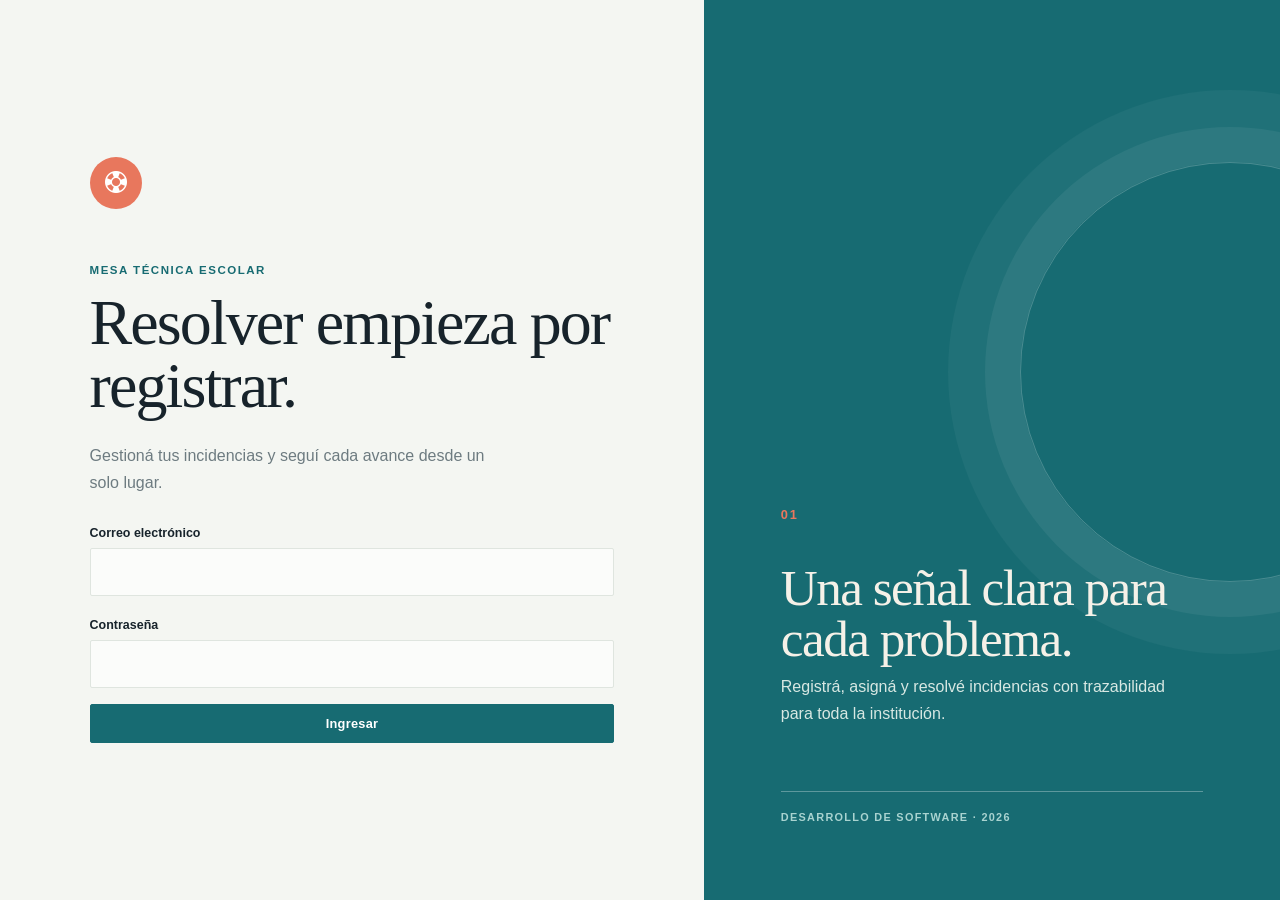
==== index.html @ f2aa6941 "Crear frontend independiente" ====
<!doctype html>
<html lang="es">
<head>
    <meta charset="utf-8">
    <meta name="viewport" content="width=device-width, initial-scale=1">
    <title>Incidencias | Mesa técnica</title>
    <link href="https://cdn.jsdelivr.net/npm/bootstrap@5.3.3/dist/css/bootstrap.min.css" rel="stylesheet">
    <link href="https://cdn.jsdelivr.net/npm/bootstrap-icons@1.11.3/font/bootstrap-icons.min.css" rel="stylesheet">
    <link href="css/app.css" rel="stylesheet">
</head>
<body>
    <main id="login-view" class="login-shell">
        <section class="login-panel">
            <div class="brand-mark"><i class="bi bi-life-preserver"></i></div>
            <p class="eyebrow">Mesa técnica escolar</p>
            <h1>Resolver empieza por registrar.</h1>
            <p class="login-copy">Gestioná tus incidencias y seguí cada avance desde un solo lugar.</p>
            <form id="login-form" class="mt-4">
                <div class="mb-3">
                    <label for="login-email" class="form-label">Correo electrónico</label>
                    <input id="login-email" type="email" class="form-control form-control-lg" required autocomplete="email">
                </div>
                <div class="mb-3">
                    <label for="login-password" class="form-label">Contraseña</label>
                    <input id="login-password" type="password" class="form-control form-control-lg" required autocomplete="current-password">
                </div>
                <div id="login-alert" class="alert d-none" role="alert"></div>
                <button class="btn btn-primary btn-lg w-100" type="submit">
                    <span class="button-label">Ingresar</span>
                    <span class="spinner-border spinner-border-sm d-none" aria-hidden="true"></span>
                </button>
            </form>
        </section>
        <aside class="login-aside">
            <span class="aside-number">01</span>
            <h2>Una señal clara para cada problema.</h2>
            <p>Registrá, asigná y resolvé incidencias con trazabilidad para toda la institución.</p>
            <div class="aside-rule"></div>
            <small>DESARROLLO DE SOFTWARE · 2026</small>
        </aside>
    </main>

    <div id="app-view" class="d-none">
        <nav class="navbar app-navbar">
            <div class="container-fluid app-container">
                <a class="navbar-brand" href="#incidents"><i class="bi bi-life-preserver"></i><span>mesa<span class="brand-accent">/</span>técnica</span></a>
                <div class="d-flex align-items-center gap-3">
                    <div class="user-summary d-none d-sm-block"><strong id="current-user-name">Usuario</strong><small id="current-user-role">usuario</small></div>
                    <button id="logout-button" class="btn btn-outline-secondary btn-sm" type="button"><i class="bi bi-box-arrow-right"></i><span class="d-none d-sm-inline ms-1">Salir</span></button>
                </div>
            </div>
        </nav>

        <div class="container-fluid app-container py-4 py-lg-5">
            <div id="global-alert" class="alert d-none" role="alert"></div>
            <section id="incidents-view">
                <div class="page-heading">
                    <div>
                        <p class="eyebrow">Panel de seguimiento</p>
                        <h1>Incidencias</h1>
                        <p class="page-description">Todo lo que necesita atención, en un vistazo.</p>
                    </div>
                    <button id="new-incident-button" class="btn btn-primary" type="button"><i class="bi bi-plus-lg me-1"></i>Nueva incidencia</button>
                </div>
                <div class="filter-bar">
                    <div class="filter-title"><i class="bi bi-sliders2"></i><span>Filtrar vista</span></div>
                    <div class="row g-2 flex-grow-1">
                        <div class="col-12 col-md-4"><select id="status-filter" class="form-select"><option value="">Todos los estados</option><option value="abierta">Abierta</option><option value="en_proceso">En proceso</option><option value="resuelta">Resuelta</option></select></div>
                        <div class="col-12 col-md-4"><select id="category-filter" class="form-select"><option value="">Todas las categorías</option></select></div>
                        <div class="col-12 col-md-auto"><button id="clear-filters" class="btn btn-light w-100" type="button">Limpiar</button></div>
                    </div>
                </div>
                <div class="table-wrap">
                    <div class="table-responsive">
                        <table class="table align-middle mb-0">
                            <thead><tr><th>ID</th><th>Incidencia</th><th>Categoría</th><th>Estado</th><th>Técnico</th><th></th></tr></thead>
                            <tbody id="incidents-table-body"><tr><td colspan="6" class="empty-state"><span class="spinner-border spinner-border-sm"></span> Cargando incidencias...</td></tr></tbody>
                        </table>
                    </div>
                </div>
            </section>

            <section id="new-incident-view" class="sub-view d-none">
                <button class="back-link" data-view="incidents" type="button"><i class="bi bi-arrow-left"></i> Volver a incidencias</button>
                <div class="form-heading"><p class="eyebrow">Nuevo registro</p><h1>Crear incidencia</h1><p>Contanos qué está pasando para que el equipo pueda ayudarte.</p></div>
                <form id="incident-form" class="content-form">
                    <div class="mb-3"><label for="incident-title" class="form-label">Título</label><input id="incident-title" class="form-control" maxlength="255" required placeholder="Ej. La impresora no responde"></div>
                    <div class="mb-3"><label for="incident-description" class="form-label">Descripción</label><textarea id="incident-description" class="form-control" rows="5" required placeholder="Describí el problema y cuándo comenzó"></textarea></div>
                    <div class="mb-4"><label for="incident-category" class="form-label">Categoría</label><select id="incident-category" class="form-select" required><option value="">Seleccioná una categoría</option></select></div>
                    <div class="d-flex gap-2"><button class="btn btn-primary" type="submit"><span class="button-label">Registrar incidencia</span><span class="spinner-border spinner-border-sm d-none"></span></button><button class="btn btn-light" data-view="incidents" type="button">Cancelar</button></div>
                </form>
            </section>

            <section id="detail-view" class="sub-view d-none">
                <button class="back-link" data-view="incidents" type="button"><i class="bi bi-arrow-left"></i> Volver a incidencias</button>
                <div id="incident-detail"></div>
            </section>
        </div>
    </div>

    <script src="https://code.jquery.com/jquery-3.7.1.min.js"></script>
    <script src="https://cdn.jsdelivr.net/npm/bootstrap@5.3.3/dist/js/bootstrap.bundle.min.js"></script>
    <script src="js/app.js"></script>
</body>
</html>
---- css/app.css ----
:root {
    --ink: #17232b;
    --muted: #6d7b80;
    --paper: #f4f6f2;
    --line: #dfe5df;
    --blue: #176b72;
    --blue-dark: #0c4f59;
    --coral: #e8775d;
}

* { box-sizing: border-box; }
body { margin: 0; background: var(--paper); color: var(--ink); font-family: Georgia, 'Times New Roman', serif; }
button, input, select, textarea { font-family: 'Trebuchet MS', Arial, sans-serif; }
.login-shell { min-height: 100vh; display: grid; grid-template-columns: minmax(0, 1.1fr) minmax(360px, .9fr); background: #f4f6f2; }
.login-panel { padding: clamp(2rem, 7vw, 7rem); max-width: 720px; justify-self: end; width: 100%; align-self: center; }
.login-aside { background: var(--blue); color: #f5f1e8; padding: clamp(2rem, 6vw, 6rem); display: flex; flex-direction: column; justify-content: flex-end; min-height: 100vh; position: relative; overflow: hidden; }
.login-aside::after { content: ''; width: 420px; height: 420px; border: 1px solid rgba(255,255,255,.22); border-radius: 50%; position: absolute; right: -160px; top: 18%; box-shadow: 0 0 0 35px rgba(255,255,255,.06), 0 0 0 72px rgba(255,255,255,.04); }
.brand-mark { width: 52px; height: 52px; display: grid; place-items: center; background: var(--coral); color: white; border-radius: 50%; font-size: 1.4rem; margin-bottom: 3.5rem; }
.eyebrow { color: var(--blue); font: 700 .72rem/1 'Trebuchet MS', Arial, sans-serif; letter-spacing: .13em; text-transform: uppercase; margin: 0 0 1rem; }
.login-aside .eyebrow, .login-aside small { color: #a9d3d0; }
h1, h2 { font-weight: 400; letter-spacing: -.03em; }
.login-panel h1 { font-size: clamp(2.8rem, 5vw, 5.4rem); line-height: .98; max-width: 560px; margin: 0; }
.login-copy { color: var(--muted); font: 1rem/1.7 'Trebuchet MS', Arial, sans-serif; max-width: 410px; margin-top: 1.5rem; }
.form-label { color: var(--ink); font: 700 .78rem 'Trebuchet MS', Arial, sans-serif; }
.form-control, .form-select { border: 1px solid var(--line); border-radius: 2px; background: rgba(255,255,255,.65); color: var(--ink); }
.form-control:focus, .form-select:focus { border-color: var(--blue); box-shadow: 0 0 0 .2rem rgba(23,107,114,.12); }
.btn { border-radius: 2px; font: 700 .8rem 'Trebuchet MS', Arial, sans-serif; letter-spacing: .02em; padding: .7rem 1.1rem; }
.btn-primary { background: var(--blue); border-color: var(--blue); }
.btn-primary:hover, .btn-primary:focus { background: var(--blue-dark); border-color: var(--blue-dark); }
.aside-number { color: var(--coral); font: 700 .8rem 'Trebuchet MS', Arial, sans-serif; letter-spacing: .15em; margin-bottom: 2.5rem; }
.login-aside h2 { font-size: clamp(2.2rem, 4vw, 4.5rem); line-height: 1; max-width: 520px; position: relative; z-index: 1; }
.login-aside p { color: #d8e8e3; font: 1rem/1.7 'Trebuchet MS', Arial, sans-serif; max-width: 420px; position: relative; z-index: 1; }
.aside-rule { background: rgba(255,255,255,.3); height: 1px; width: 100%; max-width: 520px; margin: 3rem 0 1.2rem; position: relative; z-index: 1; }
.login-aside small { font: 700 .68rem 'Trebuchet MS', Arial, sans-serif; letter-spacing: .12em; position: relative; z-index: 1; }
.app-navbar { background: #fff; border-bottom: 1px solid var(--line); }
.app-container { max-width: 1240px; margin: auto; }
.navbar { padding: 1.15rem 0; }
.navbar-brand { color: var(--ink); display: flex; align-items: center; gap: .6rem; font: 700 1.1rem 'Trebuchet MS', Arial, sans-serif; }
.navbar-brand i { color: var(--coral); font-size: 1.4rem; }.brand-accent { color: var(--coral); }
.user-summary { border-right: 1px solid var(--line); padding-right: 1rem; text-align: right; font-family: 'Trebuchet MS', Arial, sans-serif; }.user-summary strong, .user-summary small { display: block; }.user-summary strong { font-size: .8rem; }.user-summary small { color: var(--muted); font-size: .68rem; text-transform: uppercase; }
.page-heading { display: flex; align-items: end; justify-content: space-between; gap: 1.5rem; margin-bottom: 2.5rem; }.page-heading h1, .form-heading h1 { font-size: clamp(2.5rem, 5vw, 4.4rem); margin: 0; }.page-description, .form-heading p:not(.eyebrow) { color: var(--muted); font: .95rem/1.6 'Trebuchet MS', Arial, sans-serif; margin: .6rem 0 0; }
.filter-bar { display: flex; align-items: center; gap: 1.5rem; border-top: 1px solid var(--line); border-bottom: 1px solid var(--line); padding: 1rem 0; margin-bottom: 1.2rem; }.filter-title { display: flex; align-items: center; gap: .5rem; color: var(--blue); font: 700 .72rem 'Trebuchet MS', Arial, sans-serif; text-transform: uppercase; letter-spacing: .08em; white-space: nowrap; }
.table-wrap { border: 1px solid var(--line); background: #fff; }.table { font-family: 'Trebuchet MS', Arial, sans-serif; font-size: .85rem; }.table th { color: var(--muted); font-size: .68rem; text-transform: uppercase; letter-spacing: .08em; font-weight: 700; padding: 1rem; border-bottom: 1px solid var(--line); }.table td { padding: 1rem; border-color: var(--line); }.table tbody tr { transition: background .15s ease; }.table tbody tr:hover { background: #f8faf7; }.incident-title { color: var(--ink); font-family: Georgia, serif; font-size: 1rem; }.incident-id { color: var(--muted); font-size: .75rem; }.status-badge { display: inline-block; padding: .35rem .55rem; font-size: .66rem; font-weight: 700; text-transform: uppercase; letter-spacing: .04em; }.status-abierta { background: #fff0dc; color: #a85d16; }.status-en-proceso { background: #dceff0; color: var(--blue-dark); }.status-resuelta { background: #e2f1e4; color: #347043; }.empty-state { color: var(--muted); text-align: center; padding: 3rem !important; }.sub-view { max-width: 850px; }.back-link { border: 0; background: transparent; color: var(--blue); padding: 0; font: 700 .76rem 'Trebuchet MS', Arial, sans-serif; }.form-heading { margin: 3rem 0 2rem; }.content-form { background: #fff; border: 1px solid var(--line); padding: clamp(1.2rem, 4vw, 3rem); }.detail-header { border-bottom: 1px solid var(--line); padding: 3rem 0 2rem; }.detail-header h1 { font-size: clamp(2.2rem, 5vw, 4rem); margin: .3rem 0 1rem; }.detail-grid { display: grid; grid-template-columns: repeat(3, 1fr); gap: 1rem; margin: 1.5rem 0; }.detail-item { border-left: 2px solid var(--coral); padding-left: .8rem; }.detail-item small { display: block; color: var(--muted); font: 700 .65rem 'Trebuchet MS', Arial, sans-serif; text-transform: uppercase; letter-spacing: .08em; }.detail-item strong { font: 1rem Georgia, serif; }.detail-copy { color: #415057; font: .95rem/1.7 'Trebuchet MS', Arial, sans-serif; white-space: pre-line; }.comment { padding: 1rem 0; border-bottom: 1px solid var(--line); }.comment-meta { color: var(--muted); font: .72rem 'Trebuchet MS', Arial, sans-serif; }.comment-body { margin: .4rem 0 0; font: .9rem/1.5 'Trebuchet MS', Arial, sans-serif; }
@media (max-width: 760px) { .login-shell { display: block; }.login-panel { padding: 2.5rem 1.5rem 4rem; }.login-aside { min-height: 360px; padding: 2.5rem 1.5rem; }.login-aside h2 { font-size: 2.6rem; }.filter-bar { display: block; }.filter-title { margin-bottom: .8rem; }.page-heading { align-items: start; flex-direction: column; }.detail-grid { grid-template-columns: 1fr; }.table th, .table td { padding: .75rem; } }
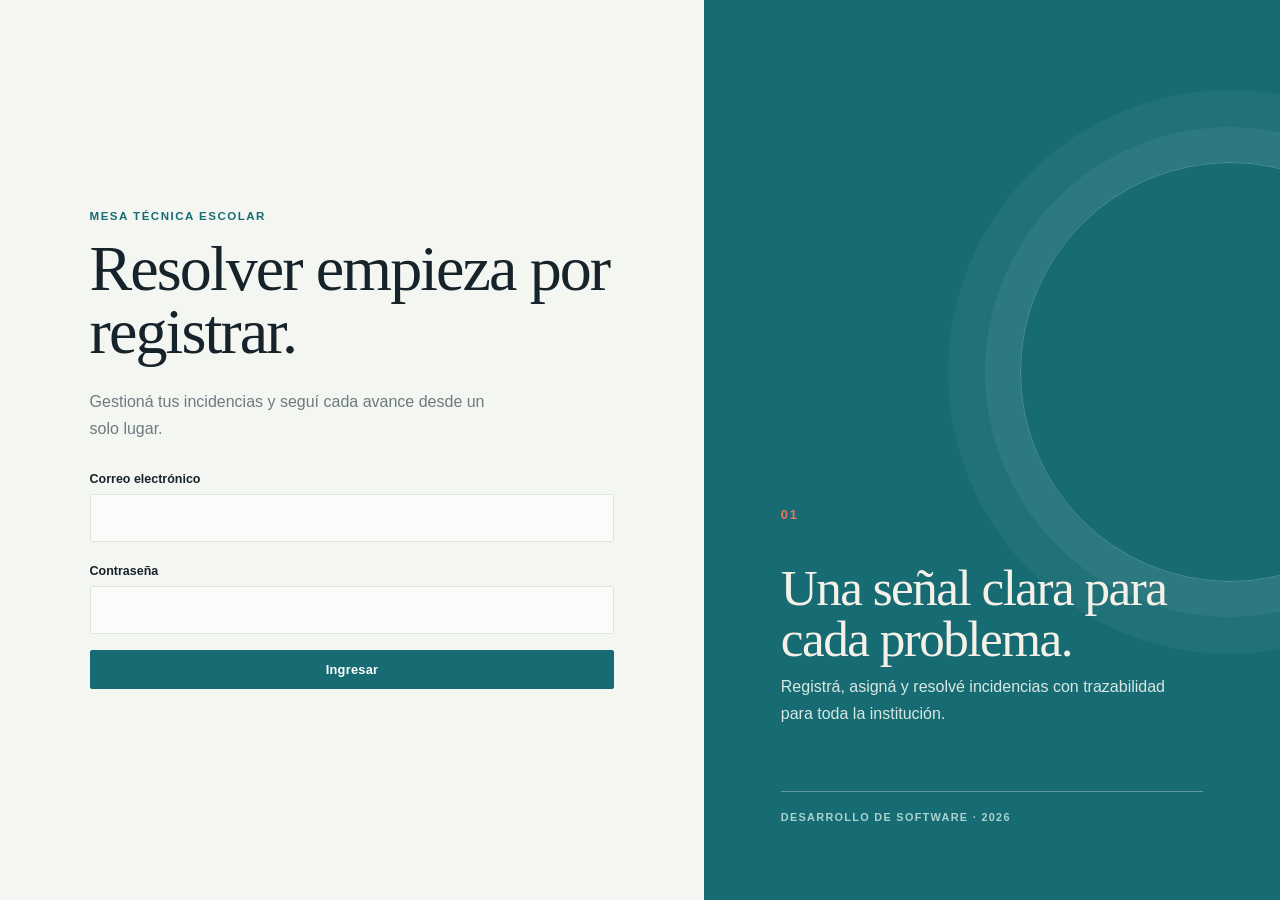
==== commit 9c021463: "Organizar navegación por páginas" ====
--- a/index.html
+++ b/index.html
@@ -3,103 +3,11 @@
 <head>
     <meta charset="utf-8">
     <meta name="viewport" content="width=device-width, initial-scale=1">
-    <title>Incidencias | Mesa técnica</title>
-    <link href="https://cdn.jsdelivr.net/npm/bootstrap@5.3.3/dist/css/bootstrap.min.css" rel="stylesheet">
-    <link href="https://cdn.jsdelivr.net/npm/bootstrap-icons@1.11.3/font/bootstrap-icons.min.css" rel="stylesheet">
-    <link href="css/app.css" rel="stylesheet">
+    <meta http-equiv="refresh" content="0; url=login.html">
+    <title>Mesa técnica | Ingresar</title>
+    <script>window.location.replace('login.html');</script>
 </head>
 <body>
-    <main id="login-view" class="login-shell">
-        <section class="login-panel">
-            <div class="brand-mark"><i class="bi bi-life-preserver"></i></div>
-            <p class="eyebrow">Mesa técnica escolar</p>
-            <h1>Resolver empieza por registrar.</h1>
-            <p class="login-copy">Gestioná tus incidencias y seguí cada avance desde un solo lugar.</p>
-            <form id="login-form" class="mt-4">
-                <div class="mb-3">
-                    <label for="login-email" class="form-label">Correo electrónico</label>
-                    <input id="login-email" type="email" class="form-control form-control-lg" required autocomplete="email">
-                </div>
-                <div class="mb-3">
-                    <label for="login-password" class="form-label">Contraseña</label>
-                    <input id="login-password" type="password" class="form-control form-control-lg" required autocomplete="current-password">
-                </div>
-                <div id="login-alert" class="alert d-none" role="alert"></div>
-                <button class="btn btn-primary btn-lg w-100" type="submit">
-                    <span class="button-label">Ingresar</span>
-                    <span class="spinner-border spinner-border-sm d-none" aria-hidden="true"></span>
-                </button>
-            </form>
-        </section>
-        <aside class="login-aside">
-            <span class="aside-number">01</span>
-            <h2>Una señal clara para cada problema.</h2>
-            <p>Registrá, asigná y resolvé incidencias con trazabilidad para toda la institución.</p>
-            <div class="aside-rule"></div>
-            <small>DESARROLLO DE SOFTWARE · 2026</small>
-        </aside>
-    </main>
-
-    <div id="app-view" class="d-none">
-        <nav class="navbar app-navbar">
-            <div class="container-fluid app-container">
-                <a class="navbar-brand" href="#incidents"><i class="bi bi-life-preserver"></i><span>mesa<span class="brand-accent">/</span>técnica</span></a>
-                <div class="d-flex align-items-center gap-3">
-                    <div class="user-summary d-none d-sm-block"><strong id="current-user-name">Usuario</strong><small id="current-user-role">usuario</small></div>
-                    <button id="logout-button" class="btn btn-outline-secondary btn-sm" type="button"><i class="bi bi-box-arrow-right"></i><span class="d-none d-sm-inline ms-1">Salir</span></button>
-                </div>
-            </div>
-        </nav>
-
-        <div class="container-fluid app-container py-4 py-lg-5">
-            <div id="global-alert" class="alert d-none" role="alert"></div>
-            <section id="incidents-view">
-                <div class="page-heading">
-                    <div>
-                        <p class="eyebrow">Panel de seguimiento</p>
-                        <h1>Incidencias</h1>
-                        <p class="page-description">Todo lo que necesita atención, en un vistazo.</p>
-                    </div>
-                    <button id="new-incident-button" class="btn btn-primary" type="button"><i class="bi bi-plus-lg me-1"></i>Nueva incidencia</button>
-                </div>
-                <div class="filter-bar">
-                    <div class="filter-title"><i class="bi bi-sliders2"></i><span>Filtrar vista</span></div>
-                    <div class="row g-2 flex-grow-1">
-                        <div class="col-12 col-md-4"><select id="status-filter" class="form-select"><option value="">Todos los estados</option><option value="abierta">Abierta</option><option value="en_proceso">En proceso</option><option value="resuelta">Resuelta</option></select></div>
-                        <div class="col-12 col-md-4"><select id="category-filter" class="form-select"><option value="">Todas las categorías</option></select></div>
-                        <div class="col-12 col-md-auto"><button id="clear-filters" class="btn btn-light w-100" type="button">Limpiar</button></div>
-                    </div>
-                </div>
-                <div class="table-wrap">
-                    <div class="table-responsive">
-                        <table class="table align-middle mb-0">
-                            <thead><tr><th>ID</th><th>Incidencia</th><th>Categoría</th><th>Estado</th><th>Técnico</th><th></th></tr></thead>
-                            <tbody id="incidents-table-body"><tr><td colspan="6" class="empty-state"><span class="spinner-border spinner-border-sm"></span> Cargando incidencias...</td></tr></tbody>
-                        </table>
-                    </div>
-                </div>
-            </section>
-
-            <section id="new-incident-view" class="sub-view d-none">
-                <button class="back-link" data-view="incidents" type="button"><i class="bi bi-arrow-left"></i> Volver a incidencias</button>
-                <div class="form-heading"><p class="eyebrow">Nuevo registro</p><h1>Crear incidencia</h1><p>Contanos qué está pasando para que el equipo pueda ayudarte.</p></div>
-                <form id="incident-form" class="content-form">
-                    <div class="mb-3"><label for="incident-title" class="form-label">Título</label><input id="incident-title" class="form-control" maxlength="255" required placeholder="Ej. La impresora no responde"></div>
-                    <div class="mb-3"><label for="incident-description" class="form-label">Descripción</label><textarea id="incident-description" class="form-control" rows="5" required placeholder="Describí el problema y cuándo comenzó"></textarea></div>
-                    <div class="mb-4"><label for="incident-category" class="form-label">Categoría</label><select id="incident-category" class="form-select" required><option value="">Seleccioná una categoría</option></select></div>
-                    <div class="d-flex gap-2"><button class="btn btn-primary" type="submit"><span class="button-label">Registrar incidencia</span><span class="spinner-border spinner-border-sm d-none"></span></button><button class="btn btn-light" data-view="incidents" type="button">Cancelar</button></div>
-                </form>
-            </section>
-
-            <section id="detail-view" class="sub-view d-none">
-                <button class="back-link" data-view="incidents" type="button"><i class="bi bi-arrow-left"></i> Volver a incidencias</button>
-                <div id="incident-detail"></div>
-            </section>
-        </div>
-    </div>
-
-    <script src="https://code.jquery.com/jquery-3.7.1.min.js"></script>
-    <script src="https://cdn.jsdelivr.net/npm/bootstrap@5.3.3/dist/js/bootstrap.bundle.min.js"></script>
-    <script src="js/app.js"></script>
+    <p>Redirigiendo al <a href="login.html">inicio de sesión</a>...</p>
 </body>
-</html>
+</html>
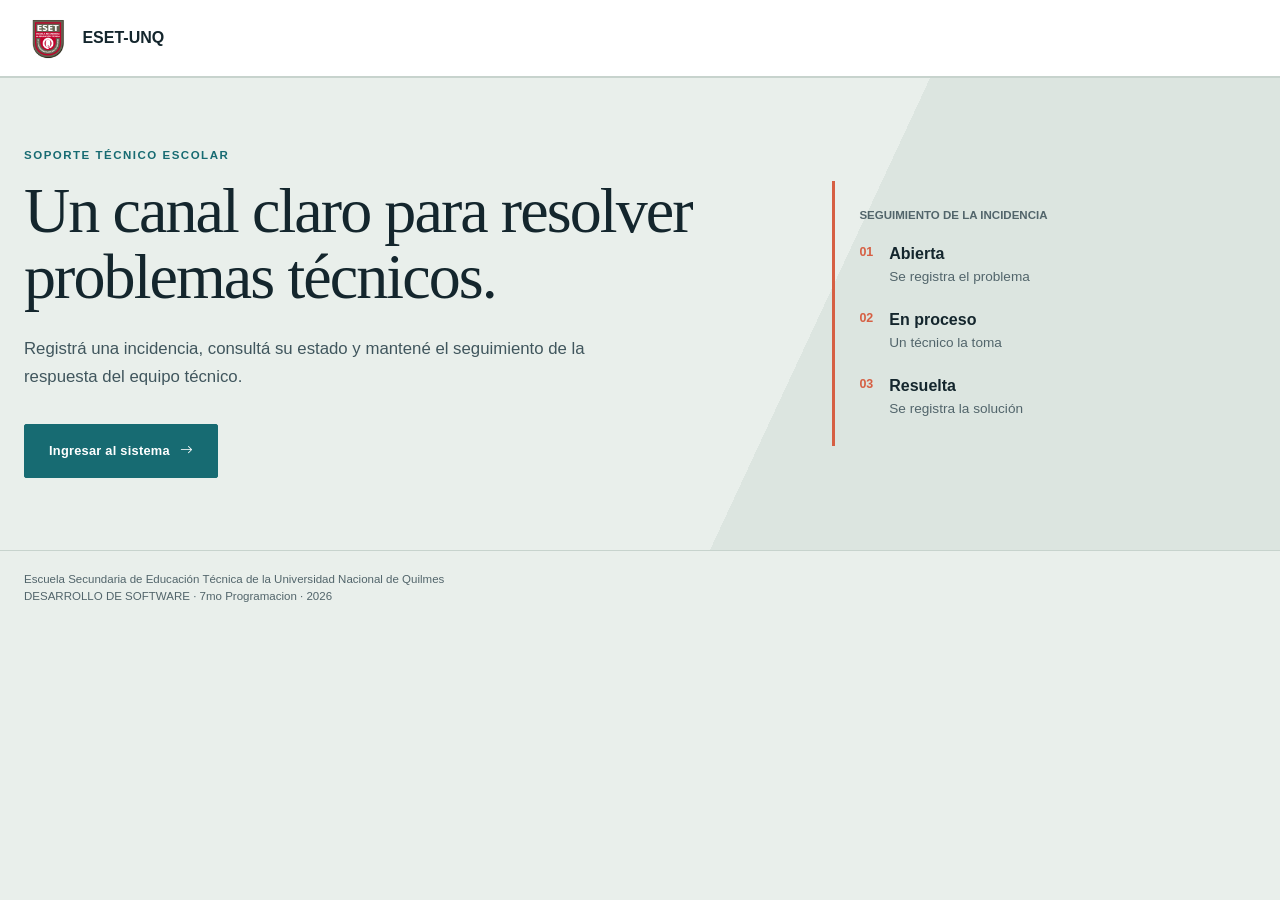
==== commit fe2470fb: "Pulir portada y conversación" ====
--- a/index.html
+++ b/index.html
@@ -3,11 +3,55 @@
 <head>
     <meta charset="utf-8">
     <meta name="viewport" content="width=device-width, initial-scale=1">
-    <meta http-equiv="refresh" content="0; url=login.html">
-    <title>Mesa técnica | Ingresar</title>
-    <script>window.location.replace('login.html');</script>
+    <meta name="description" content="Canal de soporte para registrar y seguir incidencias técnicas de la ESET-UNQ.">
+    <title>Soporte escolar | ESET-UNQ</title>
+    <link href="https://cdn.jsdelivr.net/npm/bootstrap@5.3.3/dist/css/bootstrap.min.css" rel="stylesheet">
+    <link href="https://cdn.jsdelivr.net/npm/bootstrap-icons@1.11.3/font/bootstrap-icons.min.css" rel="stylesheet">
+    <link href="css/app.css" rel="stylesheet">
 </head>
-<body>
-    <p>Redirigiendo al <a href="login.html">inicio de sesión</a>...</p>
+<body class="welcome-page">
+    <header class="welcome-header">
+        <div class="welcome-container welcome-header-content">
+            <a class="welcome-brand" href="index.html">
+                <img src="assets/logo-eset.png" alt="Escudo de la ESET-UNQ">
+                <span>ESET-UNQ</span>
+            </a>
+        </div>
+    </header>
+    <main>
+        <section class="welcome-hero">
+            <div class="welcome-container welcome-hero-content">
+                <div class="welcome-intro">
+                    <p class="eyebrow">Soporte técnico escolar</p>
+                    <h1>Un canal claro para resolver problemas técnicos.</h1>
+                    <p class="welcome-description">Registrá una incidencia, consultá su estado y mantené el seguimiento de la respuesta del equipo técnico.</p>
+                    <a class="btn btn-primary btn-lg" href="login.html">
+                        <span>Ingresar al sistema</span><i class="bi bi-arrow-right" aria-hidden="true"></i>
+                    </a>
+                </div>
+                <aside class="welcome-flow" aria-label="Etapas de una incidencia">
+                    <p class="welcome-flow-title">Seguimiento de la incidencia</p>
+                    <ol class="welcome-status-list">
+                        <li>
+                            <span class="welcome-status-index">01</span>
+                            <div><strong>Abierta</strong><span>Se registra el problema</span></div>
+                        </li>
+                        <li>
+                            <span class="welcome-status-index">02</span>
+                            <div><strong>En proceso</strong><span>Un técnico la toma</span></div>
+                        </li>
+                        <li>
+                            <span class="welcome-status-index">03</span>
+                            <div><strong>Resuelta</strong><span>Se registra la solución</span></div>
+                        </li>
+                    </ol>
+                </aside>
+            </div>
+        </section>
+    </main>
+    <footer class="welcome-footer">
+        <div class="welcome-container">Escuela Secundaria de Educación Técnica de la Universidad Nacional de Quilmes</div>
+        <div class="welcome-container">DESARROLLO DE SOFTWARE · 7mo Programacion · 2026</div>
+    </footer>
 </body>
 </html>
--- a/css/app.css
+++ b/css/app.css
@@ -0,0 +1,157 @@
+:root {
+    --ink: #17232b;
+    --muted: #6d7b80;
+    --paper: #f4f6f2;
+    --line: #dfe5df;
+    --blue: #176b72;
+    --blue-dark: #0c4f59;
+    --coral: #e8775d;
+}
+
+* { box-sizing: border-box; }
+body { margin: 0; background: var(--paper); color: var(--ink); font-family: Georgia, 'Times New Roman', serif; }
+button, input, select, textarea { font-family: 'Trebuchet MS', Arial, sans-serif; }
+.login-shell { min-height: 100vh; display: grid; grid-template-columns: minmax(0, 1.1fr) minmax(360px, .9fr); background: #f4f6f2; }
+.login-panel { padding: clamp(2rem, 7vw, 7rem); max-width: 720px; justify-self: end; width: 100%; align-self: center; }
+.login-aside { background: var(--blue); color: #f5f1e8; padding: clamp(2rem, 6vw, 6rem); display: flex; flex-direction: column; justify-content: flex-end; min-height: 100vh; position: relative; overflow: hidden; }
+.login-aside::after { content: ''; width: 420px; height: 420px; border: 1px solid rgba(255,255,255,.22); border-radius: 50%; position: absolute; right: -160px; top: 18%; box-shadow: 0 0 0 35px rgba(255,255,255,.06), 0 0 0 72px rgba(255,255,255,.04); }
+.brand-mark { width: 52px; height: 52px; display: grid; place-items: center; background: var(--coral); color: white; border-radius: 50%; font-size: 1.4rem; margin-bottom: 3.5rem; }
+.eyebrow { color: var(--blue); font: 700 .72rem/1 'Trebuchet MS', Arial, sans-serif; letter-spacing: .13em; text-transform: uppercase; margin: 0 0 1rem; }
+.login-aside .eyebrow, .login-aside small { color: #a9d3d0; }
+h1, h2 { font-weight: 400; letter-spacing: -.03em; }
+.login-panel h1 { font-size: clamp(2.8rem, 5vw, 5.4rem); line-height: .98; max-width: 560px; margin: 0; }
+.login-copy { color: var(--muted); font: 1rem/1.7 'Trebuchet MS', Arial, sans-serif; max-width: 410px; margin-top: 1.5rem; }
+.form-label { color: var(--ink); font: 700 .78rem 'Trebuchet MS', Arial, sans-serif; }
+.form-control, .form-select { border: 1px solid var(--line); border-radius: 2px; background: rgba(255,255,255,.65); color: var(--ink); }
+.form-control:focus, .form-select:focus { border-color: var(--blue); box-shadow: 0 0 0 .2rem rgba(23,107,114,.12); }
+.btn { border-radius: 2px; font: 700 .8rem 'Trebuchet MS', Arial, sans-serif; letter-spacing: .02em; padding: .7rem 1.1rem; }
+.btn-primary { background: var(--blue); border-color: var(--blue); }
+.btn-primary:hover, .btn-primary:focus { background: var(--blue-dark); border-color: var(--blue-dark); }
+.aside-number { color: var(--coral); font: 700 .8rem 'Trebuchet MS', Arial, sans-serif; letter-spacing: .15em; margin-bottom: 2.5rem; }
+.login-aside h2 { font-size: clamp(2.2rem, 4vw, 4.5rem); line-height: 1; max-width: 520px; position: relative; z-index: 1; }
+.login-aside p { color: #d8e8e3; font: 1rem/1.7 'Trebuchet MS', Arial, sans-serif; max-width: 420px; position: relative; z-index: 1; }
+.aside-rule { background: rgba(255,255,255,.3); height: 1px; width: 100%; max-width: 520px; margin: 3rem 0 1.2rem; position: relative; z-index: 1; }
+.login-aside small { font: 700 .68rem 'Trebuchet MS', Arial, sans-serif; letter-spacing: .12em; position: relative; z-index: 1; }
+.app-navbar { position: sticky; top: 0; z-index: 1030; background: #fff; border-bottom: 1px solid var(--line); }
+.detail-nav { justify-content: space-between; gap: 1rem; }
+.header-actions { display: flex; align-items: center; gap: .75rem; margin-left: auto; }
+.header-actions .user-summary { margin: 0; padding-right: 0; border-right: 0; text-align: right; }
+.app-container { max-width: 1240px; margin: auto; }
+.navbar { padding: 1.15rem 0; }
+.navbar-brand { color: var(--ink); display: flex; align-items: center; gap: .6rem; font: 700 1.1rem 'Trebuchet MS', Arial, sans-serif; }
+.navbar-brand i { color: var(--coral); font-size: 1.4rem; }.brand-accent { color: var(--coral); }
+.user-summary { border-right: 1px solid var(--line); padding-right: 1rem; text-align: right; font-family: 'Trebuchet MS', Arial, sans-serif; }.user-summary strong, .user-summary small { display: block; }.user-summary strong { font-size: .8rem; }.user-summary small { color: var(--muted); font-size: .68rem; text-transform: uppercase; }
+.page-heading { display: flex; align-items: end; justify-content: space-between; gap: 1.5rem; margin-bottom: 2.5rem; }.page-heading h1, .form-heading h1 { font-size: clamp(2.5rem, 5vw, 4.4rem); margin: 0; }.page-description, .form-heading p:not(.eyebrow) { color: var(--muted); font: .95rem/1.6 'Trebuchet MS', Arial, sans-serif; margin: .6rem 0 0; }
+.filter-bar { display: flex; align-items: center; gap: 1.5rem; border-top: 1px solid var(--line); border-bottom: 1px solid var(--line); padding: 1rem 0; margin-bottom: 1.2rem; }.filter-title { display: flex; align-items: center; gap: .5rem; color: var(--blue); font: 700 .72rem 'Trebuchet MS', Arial, sans-serif; text-transform: uppercase; letter-spacing: .08em; white-space: nowrap; }
+.table-wrap { border: 1px solid var(--line); background: #fff; }.table { font-family: 'Trebuchet MS', Arial, sans-serif; font-size: .85rem; }.table th { color: var(--muted); font-size: .68rem; text-transform: uppercase; letter-spacing: .08em; font-weight: 700; padding: 1rem; border-bottom: 1px solid var(--line); }.table td { padding: 1rem; border-color: var(--line); }.table tbody tr { transition: background .15s ease; }.table tbody tr:hover { background: #f8faf7; }.incident-title { color: var(--ink); font-family: Georgia, serif; font-size: 1rem; }.incident-id { color: var(--muted); font-size: .75rem; }.status-badge { display: inline-block; padding: .35rem .55rem; font-size: .66rem; font-weight: 700; text-transform: uppercase; letter-spacing: .04em; }.status-abierta { background: #fff0dc; color: #a85d16; }.status-en-proceso { background: #dceff0; color: var(--blue-dark); }.status-resuelta { background: #e2f1e4; color: #347043; }.empty-state { color: var(--muted); text-align: center; padding: 3rem !important; }.sub-view { max-width: 850px; }.back-link { border: 0; background: transparent; color: var(--blue); padding: 0; font: 700 .76rem 'Trebuchet MS', Arial, sans-serif; }.form-heading { margin: 3rem 0 2rem; }.content-form { background: #fff; border: 1px solid var(--line); padding: clamp(1.2rem, 4vw, 3rem); }.detail-header { border-bottom: 1px solid var(--line); padding: 3rem 0 2rem; }.detail-header h1 { font-size: clamp(2.2rem, 5vw, 4rem); margin: .3rem 0 1rem; }.detail-grid { display: grid; grid-template-columns: repeat(3, 1fr); gap: 1rem; margin: 1.5rem 0; }.detail-item { border-left: 2px solid var(--coral); padding-left: .8rem; }.detail-item small { display: block; color: var(--muted); font: 700 .65rem 'Trebuchet MS', Arial, sans-serif; text-transform: uppercase; letter-spacing: .08em; }.detail-item strong { font: 1rem Georgia, serif; }.detail-copy { color: #415057; font: .95rem/1.7 'Trebuchet MS', Arial, sans-serif; white-space: pre-line; }.comment { padding: 1rem 0; border-bottom: 1px solid var(--line); }.comment-meta { color: var(--muted); font: .72rem 'Trebuchet MS', Arial, sans-serif; }.comment-body { margin: .4rem 0 0; font: .9rem/1.5 'Trebuchet MS', Arial, sans-serif; }
+@media (max-width: 760px) { .login-shell { display: block; }.login-panel { padding: 2.5rem 1.5rem 4rem; }.login-aside { min-height: 360px; padding: 2.5rem 1.5rem; }.login-aside h2 { font-size: 2.6rem; }.filter-bar { display: block; }.filter-title { margin-bottom: .8rem; }.page-heading { align-items: start; flex-direction: column; }.detail-grid { grid-template-columns: 1fr; }.table th, .table td { padding: .75rem; } }
+
+.site-footer { border-top: 1px solid var(--line); color: var(--muted); font: .7rem 'Trebuchet MS', Arial, sans-serif; letter-spacing: .08em; padding: 1.5rem 0; text-transform: uppercase; }
+.site-footer .app-container { display: flex; justify-content: space-between; gap: 1rem; }
+@media (max-width: 575px) { .site-footer .app-container { align-items: flex-start; flex-direction: column; } }
+
+.detail-user-summary { display: grid; text-align: center; font: .78rem 'Trebuchet MS', Arial, sans-serif; }
+.detail-user-summary span { color: var(--muted); font-size: .68rem; text-transform: uppercase; }
+.conversation-thread { scroll-behavior: smooth; }
+.incident-facts { padding: 1.2rem 1.4rem; border: 1px solid var(--line); background: #fff; }
+.incident-facts h2 { margin: 0; padding-bottom: .8rem; border-bottom: 1px solid var(--line); font-size: 1.35rem; }
+.incident-facts .detail-grid { margin: 1rem 0 0; }
+.conversation { overflow: hidden; border: 1px solid #b9c9c2; background: #fff; }
+.conversation-heading { margin: 0; padding: 1rem 1.25rem; border-bottom: 1px solid var(--line); font-size: 1.2rem; }
+.conversation-composer { padding: .8rem 1rem 1rem; border-top: 1px solid #b9c9c2; background: #f7f9f7; }
+.conversation-composer .form-label { margin-bottom: .45rem; }
+.conversation-composer .form-control { min-height: 44px; }
+@media (max-width: 575px) {
+    .detail-nav { gap: .5rem; }
+    .detail-nav .btn { padding: .65rem .7rem; font-size: .7rem; }
+    .header-actions { gap: .5rem; }
+    .header-actions .user-summary strong { max-width: 8rem; overflow: hidden; text-overflow: ellipsis; white-space: nowrap; }
+    .detail-user-summary { font-size: .68rem; }
+    .incident-facts { padding: 1rem; }
+    .conversation-composer { padding: .7rem; }
+}
+
+.conversation-thread { display: flex; flex-direction: column; gap: .85rem; max-height: 58vh; min-height: 12rem; overflow-y: auto; padding: 1.25rem; border: 1px solid var(--line); background: #e9efeb; }
+.conversation-row { display: flex; width: 100%; }
+.conversation-row-own { justify-content: flex-end; }
+.conversation-row-other { justify-content: flex-start; }
+.conversation-bubble { width: fit-content; max-width: min(78%, 42rem); padding: .75rem .9rem .55rem; border: 1px solid var(--line); background: #fff; box-shadow: 0 1px 2px rgba(23, 35, 43, .08); }
+.conversation-bubble-own { border-color: #c3ded1; background: #dff2e7; }
+.conversation-bubble-resolution { border-color: #e8b6a8; background: #fff0e9; }
+.conversation-meta { display: flex; align-items: center; flex-wrap: wrap; gap: .45rem; color: var(--blue-dark); font: 700 .72rem 'Trebuchet MS', Arial, sans-serif; }
+.conversation-bubble p { margin: .4rem 0 .55rem; color: var(--ink); font: .92rem/1.55 'Trebuchet MS', Arial, sans-serif; overflow-wrap: anywhere; white-space: pre-wrap; }
+.conversation-bubble time { display: block; color: var(--muted); font: .65rem 'Trebuchet MS', Arial, sans-serif; text-align: right; }
+.resolution-marker { display: inline-flex; align-items: center; gap: .25rem; color: #8c4938; font-size: .65rem; text-transform: uppercase; }
+.status-unknown { background: #eceeed; color: #465258; }
+@media (max-width: 575px) { .conversation-thread { max-height: 60vh; padding: .75rem; }.conversation-bubble { max-width: 92%; } }
+
+body[data-required-role] {
+    --ink: #14262d;
+    --muted: #52656b;
+    --paper: #e9efeb;
+    --line: #c7d3cd;
+    --blue: #075f68;
+    --blue-dark: #064850;
+    --coral: #d65f43;
+}
+body[data-required-role] .app-navbar { background: #fff; border-bottom: 2px solid #c7d3cd; }
+body[data-required-role] .btn-primary { background: #075f68; border-color: #075f68; color: #fff; }
+body[data-required-role] .btn-primary:hover, body[data-required-role] .btn-primary:focus { background: #064850; border-color: #064850; }
+body[data-required-role] .filter-bar { border-color: #b8c8c1; }
+body[data-required-role] .table-wrap { border-color: #bfcdc6; box-shadow: 0 2px 8px rgba(20, 38, 45, .06); }
+body[data-required-role] .table th { color: #40565d; background: #edf2ef; }
+body[data-required-role] .status-abierta { background: #ffe2c2; color: #783d08; }
+body[data-required-role] .status-en-proceso { background: #c8e4e5; color: #064850; }
+body[data-required-role] .status-resuelta { background: #d1e9d4; color: #245331; }
+body[data-required-role] .conversation-thread { background: #dce5e0; border-color: #b9c9c2; }
+body[data-required-role] .conversation-bubble-initial { width: min(88%, 48rem); padding: 1.1rem 1.2rem .8rem; border-color: #bdc9c5; background: #d2dbd7; }
+body[data-required-role] .conversation-bubble-initial p { font-size: 1rem; line-height: 1.65; }
+body[data-required-role] .initial-marker { color: #53666a; font-size: .64rem; text-transform: uppercase; }
+body[data-required-role] .conversation-bubble-initial time { margin-top: .65rem; }
+body[data-required-role] .conversation-bubble-own:not(.conversation-bubble-resolution):not(.conversation-bubble-initial) { background: #cbe9d7; border-color: #a7cfb8; }
+body[data-required-role] .conversation-bubble-resolution { background: #ffe5dc; border-color: #dfa998; }
+body[data-required-role] .form-control, body[data-required-role] .form-select { background-color: #fff; border-color: #b9c9c2; }
+@media (max-width: 575px) { body[data-required-role] .conversation-bubble-initial { width: 96%; max-width: 96%; padding: .9rem; } }
+
+.conversation-thread { height: min(68vh, 680px); max-height: none; min-height: 25rem; border: 0; }
+@media (max-width: 575px) {
+    .conversation-thread { height: 58vh; min-height: 18rem; max-height: none; padding: .75rem; }
+}
+
+.welcome-page { min-height: 100vh; display: flex; flex-direction: column; background: #e9efeb; }
+.welcome-container { width: min(100% - 3rem, 1240px); margin-inline: auto; }
+.welcome-header { background: #fff; border-bottom: 2px solid #c7d3cd; }
+.welcome-header-content { min-height: 76px; display: flex; align-items: center; justify-content: space-between; gap: 1rem; }
+.welcome-brand { display: inline-flex; align-items: center; gap: .65rem; color: #14262d; font: 800 1rem 'Trebuchet MS', Arial, sans-serif; text-decoration: none; }
+.welcome-brand img { display: block; width: 48px; height: 48px; object-fit: contain; }
+.welcome-brand span { color: #14262d; }
+.welcome-hero { flex: 1; display: flex; align-items: center; padding: clamp(3rem, 8vh, 6rem) 0; background: linear-gradient(115deg, #e9efeb 0 62%, #dce5e0 62% 100%); }
+.welcome-hero-content { display: grid; grid-template-columns: minmax(0, 1.25fr) minmax(280px, .75fr); align-items: center; gap: clamp(2.5rem, 8vw, 8rem); }
+.welcome-intro h1 { max-width: 760px; margin: 0; color: #14262d; font-size: clamp(2.7rem, 5vw, 5rem); line-height: 1.04; }
+.welcome-description { max-width: 620px; margin: 1.5rem 0 2rem; color: #40565d; font: 1.05rem/1.7 'Trebuchet MS', Arial, sans-serif; }
+.welcome-intro .btn { display: inline-flex; align-items: center; justify-content: center; gap: .65rem; min-height: 54px; padding-inline: 1.5rem; line-height: 1.2; vertical-align: middle; }
+.welcome-intro .btn i { display: inline-flex; align-items: center; line-height: 1; }
+.welcome-flow { padding: 1.75rem 0 1.75rem 1.5rem; border-left: 3px solid #d65f43; }
+.welcome-flow-title { margin: 0 0 1.5rem; color: #52656b; font: 700 .72rem 'Trebuchet MS', Arial, sans-serif; text-transform: uppercase; }
+.welcome-status-list { display: grid; gap: 1.5rem; margin: 0; padding: 0; list-style: none; }
+.welcome-status-list li { display: flex; align-items: flex-start; gap: 1rem; }
+.welcome-status-index { color: #d65f43; font: 700 .78rem 'Trebuchet MS', Arial, sans-serif; }
+.welcome-status-list strong, .welcome-status-list span { display: block; }
+.welcome-status-list strong { color: #14262d; font: 700 1rem 'Trebuchet MS', Arial, sans-serif; }
+.welcome-status-list div span { margin-top: .25rem; color: #52656b; font: .85rem/1.45 'Trebuchet MS', Arial, sans-serif; }
+.welcome-footer { padding: 1.25rem 0; border-top: 1px solid #c7d3cd; color: #52656b; font: .72rem/1.5 'Trebuchet MS', Arial, sans-serif; }
+@media (max-width: 760px) {
+    .welcome-container { width: min(100% - 2rem, 600px); }
+    .welcome-hero { padding: 2.5rem 0; background: linear-gradient(160deg, #e9efeb 0 66%, #dce5e0 66% 100%); }
+    .welcome-hero-content { grid-template-columns: 1fr; gap: 2.5rem; }
+    .welcome-intro h1 { font-size: clamp(2.5rem, 10vw, 4rem); }
+    .welcome-description { font-size: .98rem; }
+    .welcome-flow { padding-block: .5rem; }
+}
+@media (max-width: 380px) {
+    .welcome-header-content { min-height: 68px; }
+    .welcome-brand { gap: .5rem; font-size: .9rem; }
+    .welcome-brand img { width: 42px; height: 42px; }
+    .welcome-intro h1 { font-size: 2.35rem; }
+    .welcome-footer { font-size: .68rem; }
+}
